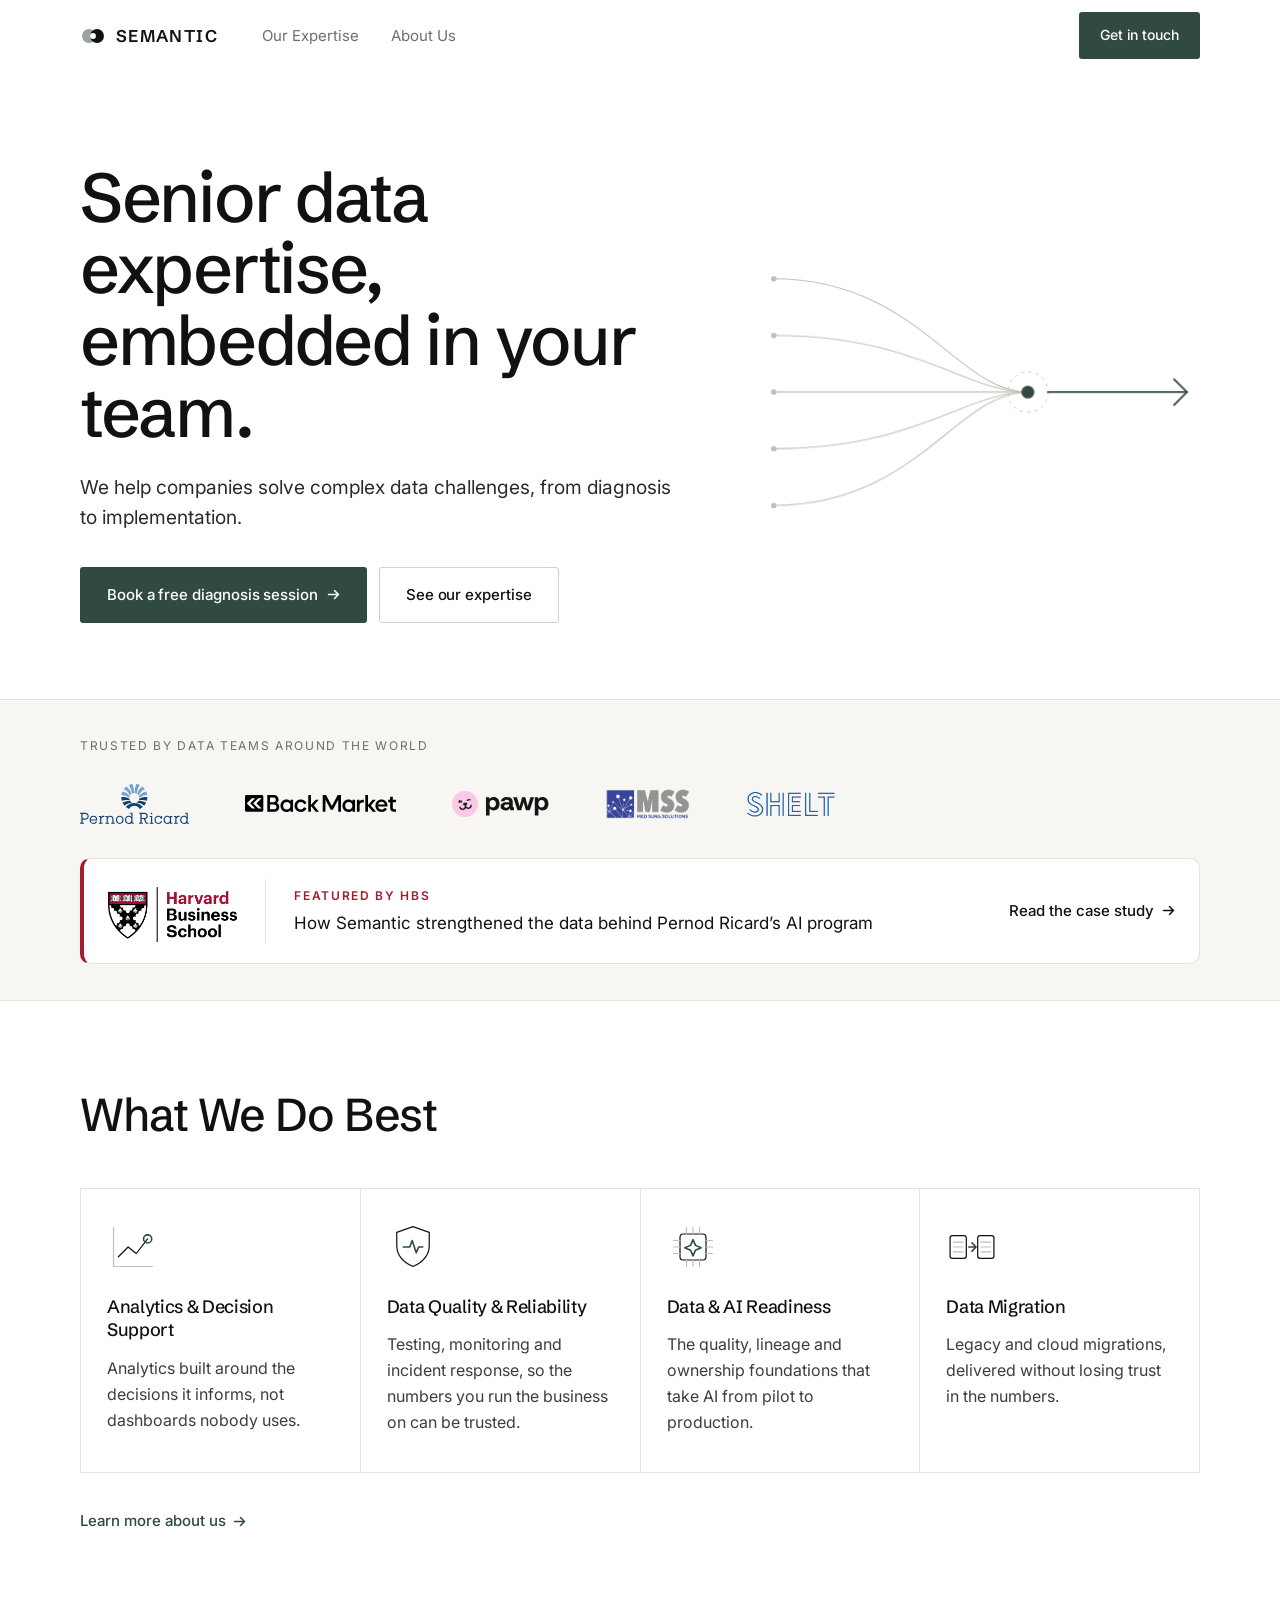
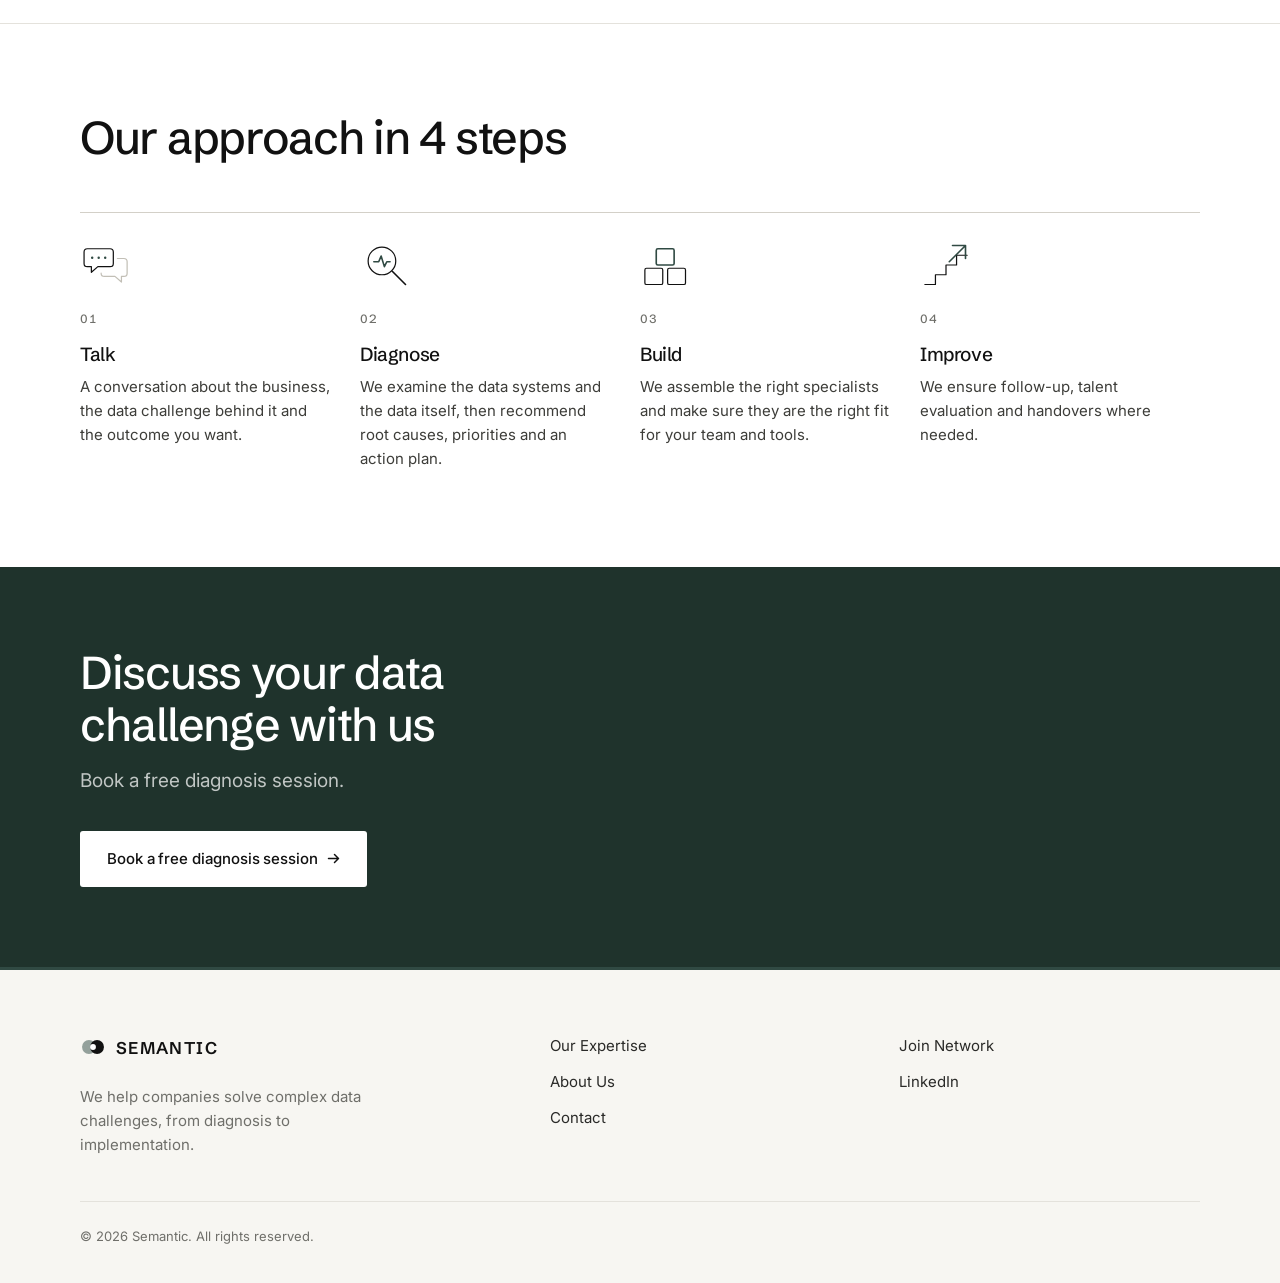
==== index.html @ 8e597cb6 "Use the HBS logo in the home banner and on the case study page Co-Authored-By: Claude Sonnet 5.5 <no" ====
<!DOCTYPE html>
<html lang="en">
<head>
  <meta charset="UTF-8">
  <meta name="viewport" content="width=device-width, initial-scale=1.0">
  <meta name="theme-color" content="#111111">

  <title>Senior Data Expertise | Semantic</title>
  <meta name="description" content="We help companies solve complex data challenges, from diagnosis to implementation.">
  <link rel="canonical" href="https://www.workwithsemantic.com/">

  <meta property="og:type" content="website">
  <meta property="og:site_name" content="Semantic">
  <meta property="og:locale" content="en_US">
  <meta property="og:url" content="https://www.workwithsemantic.com/">
  <meta property="og:title" content="Senior data expertise, embedded in your team | Semantic">
  <meta property="og:description" content="We help companies solve complex data challenges, from diagnosis to implementation.">
  <meta property="og:image" content="https://www.workwithsemantic.com/og-image.png">
  <meta property="og:image:width" content="1200">
  <meta property="og:image:height" content="630">
  <meta property="og:image:alt" content="Semantic: senior data expertise, embedded in your team. Book a free diagnosis session.">
  <meta name="twitter:card" content="summary_large_image">
  <meta name="twitter:title" content="Senior data expertise, embedded in your team | Semantic">
  <meta name="twitter:description" content="We help companies solve complex data challenges, from diagnosis to implementation.">
  <meta name="twitter:image" content="https://www.workwithsemantic.com/og-image.png">

  <link rel="icon" href="/favicon.svg" type="image/svg+xml">
  <link rel="apple-touch-icon" href="/favicon.svg">

  <link rel="preconnect" href="https://fonts.googleapis.com">
  <link rel="preconnect" href="https://fonts.gstatic.com" crossorigin>
  <link href="https://fonts.googleapis.com/css2?family=Schibsted+Grotesk:wght@400;500;600&family=Inter:wght@400;500;600&display=swap" rel="stylesheet">
  <link rel="stylesheet" href="/style.css?v=5e6d8768">
  <script type="application/ld+json">
{
  "@context": "https://schema.org",
  "@graph": [
    {
      "@context": "https://schema.org",
      "@type": "Organization",
      "@id": "https://www.workwithsemantic.com/#organization",
      "name": "Semantic",
      "url": "https://www.workwithsemantic.com/",
      "logo": "https://www.workwithsemantic.com/favicon.svg",
      "slogan": "Senior data expertise, embedded in your team.",
      "description": "Semantic is a boutique data consultancy that helps companies solve complex data challenges, from diagnosis to implementation.",
      "founder": {
        "@type": "Person",
        "name": "Pierre Sarkis",
        "jobTitle": "Founder and Principal",
        "alumniOf": {
          "@type": "CollegeOrUniversity",
          "name": "HEC Paris"
        },
        "sameAs": "https://www.linkedin.com/company/semantic-data-consulting/"
      },
      "areaServed": [
        {
          "@type": "Place",
          "name": "Europe"
        },
        {
          "@type": "Place",
          "name": "United States"
        },
        {
          "@type": "Place",
          "name": "Middle East"
        }
      ],
      "knowsAbout": [
        "Data Quality",
        "Data Reliability",
        "Data Management",
        "Data Governance",
        "Data Migration",
        "Analytics",
        "Decision Support",
        "Data Engineering",
        "AI Readiness",
        "Business Intelligence",
        "Master Data Management"
      ]
    },
    {
      "@type": "WebSite",
      "@id": "https://www.workwithsemantic.com/#website",
      "url": "https://www.workwithsemantic.com/",
      "name": "Semantic",
      "publisher": {
        "@id": "https://www.workwithsemantic.com/#organization"
      },
      "inLanguage": "en"
    },
    {
      "@type": "WebPage",
      "@id": "https://www.workwithsemantic.com/#webpage",
      "url": "https://www.workwithsemantic.com/",
      "name": "Senior Data Expertise | Semantic",
      "description": "We help companies solve complex data challenges, from diagnosis to implementation.",
      "isPartOf": {
        "@id": "https://www.workwithsemantic.com/#website"
      },
      "about": {
        "@id": "https://www.workwithsemantic.com/#organization"
      },
      "inLanguage": "en"
    },
    {
      "@type": "Service",
      "serviceType": "Data consulting",
      "provider": {
        "@id": "https://www.workwithsemantic.com/#organization"
      },
      "name": "Enterprise data consulting",
      "description": "Senior data expertise embedded in your team, from diagnosis through implementation.",
      "hasOfferCatalog": {
        "@type": "OfferCatalog",
        "name": "What we do",
        "itemListElement": [
          {
            "@type": "Offer",
            "itemOffered": {
              "@type": "Service",
              "name": "Data Quality & Reliability"
            }
          },
          {
            "@type": "Offer",
            "itemOffered": {
              "@type": "Service",
              "name": "Data & AI Readiness"
            }
          },
          {
            "@type": "Offer",
            "itemOffered": {
              "@type": "Service",
              "name": "Data Migration"
            }
          },
          {
            "@type": "Offer",
            "itemOffered": {
              "@type": "Service",
              "name": "Analytics & Decision Support"
            }
          }
        ]
      }
    }
  ]
}
  </script>
</head>
<body>

<a class="skip-link" href="#main">Skip to content</a>

<nav class="nav" aria-label="Main">
  <div class="container nav-inner">
    <a class="nav-brand" href="/" aria-label="Semantic home"><svg width="26" height="26" viewBox="0 0 32 32" fill="none" aria-hidden="true"><circle cx="11" cy="16" r="8.5" fill="#304A43" opacity="0.5"/><circle cx="21" cy="16" r="8.5" fill="#111111"/><circle cx="16" cy="16" r="3.6" fill="#FFFFFF"/></svg>Semantic</a>

    <ul class="nav-links">
      <li><a class="nav-link" href="/what-we-do/">Our Expertise</a></li>
      <li><a class="nav-link" href="/about/">About Us</a></li>
    </ul>

    <div class="nav-spacer"></div>

    <a class="btn btn--primary nav-cta" href="/contact/">Get in touch</a>

    <button class="nav-toggle" id="navToggle" type="button" aria-label="Open navigation"
            aria-expanded="false" aria-controls="mobileMenu">
      <svg width="20" height="14" viewBox="0 0 20 14" fill="none" aria-hidden="true">
        <path d="M0 1h20M0 7h20M0 13h20" stroke="currentColor" stroke-width="1.5"/>
      </svg>
    </button>
  </div>
</nav>

<div class="mobile-menu" id="mobileMenu">
  <a href="/what-we-do/">Our Expertise</a>
  <a href="/about/">About Us</a>
  <a class="btn btn--primary" href="/contact/">Get in touch</a>
</div>

<main id="main">

  <!-- HERO -->
  <section class="hero">
    <div class="container with-plate">
      <div>
        <h1 class="display">Senior data expertise, embedded in your team.</h1>
        <div class="hero-body">
          <p class="lede">We help companies solve complex data challenges, from
            diagnosis to implementation.</p>
          <div class="actions">
            <a class="btn btn--primary" href="/contact/">Book a free diagnosis session <svg width="13" height="13" viewBox="0 0 13 13" fill="none" aria-hidden="true"><path d="M1.5 6.5h10M7.5 2.5l4 4-4 4" stroke="currentColor" stroke-width="1.5" stroke-linecap="round" stroke-linejoin="round"/></svg></a>
            <a class="btn btn--ghost" href="/what-we-do/">See our expertise</a>
          </div>
        </div>
      </div>
      <div class="plate-slot"><svg class="plate" viewBox="0 0 480 300" fill="none" role="img"
     aria-label="Several lines drawn together into a single point and leaving as one">
  <g stroke="#C2BFB6" stroke-width="1.2" stroke-linecap="round">
    <path class="conv-draw" pathLength="1" style="--d:0s" d="M14 26C170 26 214 150 292 150"/>
    <path class="conv-draw" pathLength="1" style="--d:.12s" d="M14 88C170 88 224 150 292 150"/>
    <path class="conv-draw" pathLength="1" style="--d:.24s" d="M14 150h278"/>
    <path class="conv-draw" pathLength="1" style="--d:.36s" d="M14 212C170 212 224 150 292 150"/>
    <path class="conv-draw" pathLength="1" style="--d:.48s" d="M14 274C170 274 214 150 292 150"/>
  </g>

  <g fill="#C2BFB6" class="conv-fade" style="--d:.1s">
    <circle cx="14" cy="26" r="3"/>
    <circle cx="14" cy="88" r="3"/>
    <circle cx="14" cy="150" r="3"/>
    <circle cx="14" cy="212" r="3"/>
    <circle cx="14" cy="274" r="3"/>
  </g>

  <!-- the point where it is reconciled -->
  <circle class="conv-fade" style="--d:1s" cx="292" cy="150" r="22" stroke="#C2BFB6" stroke-width="1" stroke-dasharray="3 5"/>
  <circle class="conv-fade" style="--d:.9s" cx="292" cy="150" r="7" fill="#304A43"/>

  <!-- one answer out -->
  <path class="conv-draw" pathLength="1" style="--d:1.1s" d="M314 150h152" stroke="#304A43" stroke-width="2" stroke-linecap="round"/>
  <path class="conv-fade" style="--d:2s" d="M452 136l14 14-14 14" stroke="#304A43" stroke-width="2"
        stroke-linecap="round" stroke-linejoin="round"/>

  <!-- data flowing in, one dot per line, then one answer out -->
  <g class="flow-dots" fill="#304A43">
    <circle r="2.8" opacity="0"><animateMotion dur="3.4s" begin="2.2s" repeatCount="indefinite" path="M14 26C170 26 214 150 292 150"/><animate attributeName="opacity" values="0;1;1;0" keyTimes="0;.12;.85;1" dur="3.4s" begin="2.2s" repeatCount="indefinite"/></circle>
    <circle r="2.8" opacity="0"><animateMotion dur="3.4s" begin="2.8s" repeatCount="indefinite" path="M14 88C170 88 224 150 292 150"/><animate attributeName="opacity" values="0;1;1;0" keyTimes="0;.12;.85;1" dur="3.4s" begin="2.8s" repeatCount="indefinite"/></circle>
    <circle r="2.8" opacity="0"><animateMotion dur="3.4s" begin="3.4s" repeatCount="indefinite" path="M14 150h278"/><animate attributeName="opacity" values="0;1;1;0" keyTimes="0;.12;.85;1" dur="3.4s" begin="3.4s" repeatCount="indefinite"/></circle>
    <circle r="2.8" opacity="0"><animateMotion dur="3.4s" begin="4s" repeatCount="indefinite" path="M14 212C170 212 224 150 292 150"/><animate attributeName="opacity" values="0;1;1;0" keyTimes="0;.12;.85;1" dur="3.4s" begin="4s" repeatCount="indefinite"/></circle>
    <circle r="2.8" opacity="0"><animateMotion dur="3.4s" begin="4.6s" repeatCount="indefinite" path="M14 274C170 274 214 150 292 150"/><animate attributeName="opacity" values="0;1;1;0" keyTimes="0;.12;.85;1" dur="3.4s" begin="4.6s" repeatCount="indefinite"/></circle>
    <circle r="3.2" opacity="0"><animateMotion dur="2.4s" begin="3.6s" repeatCount="indefinite" path="M314 150h140"/><animate attributeName="opacity" values="0;1;1;0" keyTimes="0;.15;.8;1" dur="2.4s" begin="3.6s" repeatCount="indefinite"/></circle>
  </g>
</svg></div>
    </div>
  </section>

  <section class="clients" aria-labelledby="clients-h">
    <div class="container">
      <p class="clients-label" id="clients-h">Trusted by data teams around the world</p>
      <ul class="client-logos">
        <!-- Optically balanced, not mathematically. See logos/README.md. -->
        <li><img class="client-logo client-logo--tall" src="/logos/pernod-ricard.svg" alt="Pernod Ricard" width="1024" height="377" loading="lazy" decoding="async"></li>
        <li><img class="client-logo client-logo--wide" src="/logos/back-market.svg" alt="Back Market" width="1500" height="169" loading="lazy" decoding="async"></li>
        <li><img class="client-logo" src="/logos/pawp.svg" alt="Pawp" width="112" height="30" loading="lazy" decoding="async"></li>
        <li><img class="client-logo client-logo--dense" src="/logos/med-surg-solutions.png" alt="Med Surg Solutions" width="1804" height="670" loading="lazy" decoding="async"></li>
        <li><img class="client-logo client-logo--light" src="/logos/shelt.png" alt="Shelt" width="1291" height="380" loading="lazy" decoding="async"></li>
      </ul>
      <a class="feature-banner" href="/work/pernod-ricard/">
        <img class="feature-banner-logo" src="/logos/HBS-styleguide-primary-logo-3.png" alt="Harvard Business School" width="2000" height="990" loading="lazy" decoding="async">
        <span class="feature-banner-body">
          <span class="feature-banner-tag">Featured by HBS</span>
          <span class="feature-banner-text">How Semantic strengthened the data behind Pernod Ricard&rsquo;s AI program</span>
        </span>
        <span class="feature-banner-cta">Read the case study <svg width="13" height="13" viewBox="0 0 13 13" fill="none" aria-hidden="true"><path d="M1.5 6.5h10M7.5 2.5l4 4-4 4" stroke="currentColor" stroke-width="1.5" stroke-linecap="round" stroke-linejoin="round"/></svg></span>
      </a>
    </div>
  </section>

  <!-- WHAT WE DO -->
  <section class="section" aria-labelledby="wwd-h">
    <div class="container">
      <div class="section-head">
        <h2 class="h-xl" id="wwd-h">What We Do Best</h2>
      </div>

      <div class="grid grid--4">
        <div class="cell">
          <svg class="icon-plate" viewBox="0 0 64 64" fill="none" role="img" aria-label="A line chart ending in a decision point"
     stroke-width="1.5" stroke-linecap="round" stroke-linejoin="round">
  <path d="M8 8v48h48" stroke="#C2BFB6"/>
  <path d="M14 44l12-12 10 8 14-18" stroke="#111111"/>
  <circle cx="50" cy="22" r="5" stroke="#304A43" stroke-width="2"/></svg>
          <h3 class="h-md">Analytics &amp; Decision Support</h3>
          <p class="body">Analytics built around the decisions it informs, not dashboards nobody uses.</p>
        </div>
        <div class="cell">
          <svg class="icon-plate" viewBox="0 0 64 64" fill="none" role="img" aria-label="A shield with a pulse line through it"
     stroke-width="1.5" stroke-linecap="round" stroke-linejoin="round">
  <path d="M32 7l20 7v16c0 13-9 21-20 26C21 51 12 43 12 30V14z" stroke="#111111"/>
  <path d="M20 32h8l3-8 5 15 3-7h5" stroke="#304A43" stroke-width="2"/></svg>
          <h3 class="h-md">Data Quality &amp; Reliability</h3>
          <p class="body">Testing, monitoring and incident response, so the numbers you run the business on can be trusted.</p>
        </div>
        <div class="cell">
          <svg class="icon-plate" viewBox="0 0 64 64" fill="none" role="img" aria-label="A chip with an AI spark at its centre"
     stroke-width="1.5" stroke-linecap="round" stroke-linejoin="round">
  <rect x="16" y="16" width="32" height="32" rx="4" stroke="#111111"/>
  <path d="M24 8v8M32 8v8M40 8v8M24 48v8M32 48v8M40 48v8M8 24h8M8 32h8M8 40h8M48 24h8M48 32h8M48 40h8" stroke="#C2BFB6"/>
  <path d="M32 23l3 7 7 3-7 3-3 7-3-7-7-3 7-3z" stroke="#304A43" stroke-width="2"/></svg>
          <h3 class="h-md">Data &amp; AI Readiness</h3>
          <p class="body">The quality, lineage and ownership foundations that take AI from pilot to production.</p>
        </div>
        <div class="cell">
          <svg class="icon-plate" viewBox="0 0 64 64" fill="none" role="img" aria-label="Data moving from one system to another"
     stroke-width="1.5" stroke-linecap="round" stroke-linejoin="round">
  <rect x="5" y="18" width="20" height="28" rx="3" stroke="#111111"/>
  <path d="M9 26h12M9 32h12M9 38h12" stroke="#C2BFB6"/>
  <rect x="39" y="18" width="20" height="28" rx="3" stroke="#111111"/>
  <path d="M43 26h12M43 32h12M43 38h12" stroke="#C2BFB6"/>
  <path d="M28 32h8M32 27l5 5-5 5" stroke="#304A43" stroke-width="2"/></svg>
          <h3 class="h-md">Data Migration</h3>
          <p class="body">Legacy and cloud migrations, delivered without losing trust in the numbers.</p>
        </div>
      </div>

      <a class="link" href="/about/" style="margin-top:36px;">Learn more about us <svg width="13" height="13" viewBox="0 0 13 13" fill="none" aria-hidden="true"><path d="M1.5 6.5h10M7.5 2.5l4 4-4 4" stroke="currentColor" stroke-width="1.5" stroke-linecap="round" stroke-linejoin="round"/></svg></a>
    </div>
  </section>

  <!-- HOW WE WORK -->
  <section class="section section--ruled" aria-labelledby="how-h">
    <div class="container">
      <div class="section-head">
        <h2 class="h-xl" id="how-h">Our approach in 4 steps</h2>
      </div>
      <div class="steps">
        <div class="step">
          <svg class="icon-plate" viewBox="0 0 64 64" fill="none" role="img" aria-label="Two speech bubbles"
     stroke-width="1.5" stroke-linecap="round" stroke-linejoin="round">
  <path d="M9 12h28a4 4 0 0 1 4 4v14a4 4 0 0 1-4 4H22l-8 7v-7H9a4 4 0 0 1-4-4V16a4 4 0 0 1 4-4z" stroke="#111111"/>
  <path d="M46 24h8a4 4 0 0 1 4 4v14a4 4 0 0 1-4 4h-3v7l-8-7H30a4 4 0 0 1-4-4" stroke="#C2BFB6"/>
  <path d="M15 23h.01M23 23h.01M31 23h.01" stroke="#304A43" stroke-width="3"/></svg>
          <div class="step-num">01</div>
          <h3>Talk</h3>
          <p class="body">A conversation about the business, the data challenge behind it and the outcome you want.</p>
        </div>
        <div class="step">
          <svg class="icon-plate" viewBox="0 0 64 64" fill="none" role="img" aria-label="A magnifying glass over a pulse line"
     stroke-width="1.5" stroke-linecap="round" stroke-linejoin="round">
  <circle cx="27" cy="27" r="17" stroke="#111111"/>
  <path d="M40 40l16 16" stroke="#111111" stroke-width="2"/>
  <path d="M17 28h6l3-7 4 13 3-6h4" stroke="#304A43" stroke-width="2"/></svg>
          <div class="step-num">02</div>
          <h3>Diagnose</h3>
          <p class="body">We examine the data systems and the data itself, then recommend root causes, priorities and an action plan.</p>
        </div>
        <div class="step">
          <svg class="icon-plate" viewBox="0 0 64 64" fill="none" role="img" aria-label="Stacked building blocks"
     stroke-width="1.5" stroke-linecap="round" stroke-linejoin="round">
  <rect x="6" y="36" width="22" height="20" rx="2" stroke="#111111"/>
  <rect x="34" y="36" width="22" height="20" rx="2" stroke="#111111"/>
  <rect x="20" y="12" width="22" height="20" rx="2" stroke="#304A43" stroke-width="2"/></svg>
          <div class="step-num">03</div>
          <h3>Build</h3>
          <p class="body">We assemble the right specialists and make sure they are the right fit for your team and tools.</p>
        </div>
        <div class="step">
          <svg class="icon-plate" viewBox="0 0 64 64" fill="none" role="img" aria-label="Rising steps with an upward arrow"
     stroke-width="1.5" stroke-linecap="round" stroke-linejoin="round">
  <path d="M6 56h13V44h13V32h13V20h13" stroke="#111111"/>
  <path d="M40 8h16v16M56 8L36 28" stroke="#304A43" stroke-width="2"/></svg>
          <div class="step-num">04</div>
          <h3>Improve</h3>
          <p class="body">We ensure follow-up, talent evaluation and handovers where needed.</p>
        </div>
      </div>
    </div>
  </section>

  <section class="cta-band">
    <div class="container">
      <h2>Discuss your data challenge with us</h2>
      <p>Book a free diagnosis session.</p>
      <div class="actions">
        <a class="btn btn--light" href="/contact/">Book a free diagnosis session <svg width="13" height="13" viewBox="0 0 13 13" fill="none" aria-hidden="true"><path d="M1.5 6.5h10M7.5 2.5l4 4-4 4" stroke="currentColor" stroke-width="1.5" stroke-linecap="round" stroke-linejoin="round"/></svg></a>
      </div>
    </div>
  </section>

</main>

<footer class="footer">
  <div class="container">
    <div class="footer-top">
      <div>
        <a class="footer-brand" href="/" aria-label="Semantic home"><svg width="26" height="26" viewBox="0 0 32 32" fill="none" aria-hidden="true"><circle cx="11" cy="16" r="8.5" fill="#304A43" opacity="0.5"/><circle cx="21" cy="16" r="8.5" fill="#111111"/><circle cx="16" cy="16" r="3.6" fill="#FFFFFF"/></svg>Semantic</a>
        <p class="footer-tag">We help companies solve complex data challenges, from
          diagnosis to implementation.</p>
      </div>
      <div class="footer-col">
        <ul>
          <li><a href="/what-we-do/">Our Expertise</a></li>
          <li><a href="/about/">About Us</a></li>
          <li><a href="/contact/">Contact</a></li>
        </ul>
      </div>
      <div class="footer-col">
        <ul>
          <li><a href="/join-network/">Join Network</a></li>
          <li><a href="https://www.linkedin.com/company/semantic-data-consulting/" rel="noopener">LinkedIn</a></li>
        </ul>
      </div>
    </div>
    <div class="footer-bottom">
      <span>&copy; 2026 Semantic. All rights reserved.</span>
    </div>
  </div>
</footer>

<script src="/main.js?v=3c5e2ac1" defer></script>
</body>
</html>
---- style.css ----
/* ==========================================================================
   Semantic, workwithsemantic.com

   One stylesheet for the whole site. Design tokens live in :root; everything
   below is grouped by the component it styles, in roughly the order a page
   uses them. Responsive rules sit at the bottom in a small number of
   breakpoints rather than beside each component, so the mobile layout can be
   read in one place.
   ========================================================================== */

*, *::before, *::after { box-sizing: border-box; margin: 0; padding: 0; }

:root {
  /* Palette. Near-black on warm off-white, with one muted green used only for
     emphasis: links, hover states, the odd rule. Nothing else is coloured. */
  --ink:      #111111;
  --ink-soft: #2A2A28;
  /* Running copy. Softer than ink, but not the label grey. */
  --body:     #3D3D39;
  --muted:    #6F6F6A;
  --line:     #E4E2DC;
  --line-strong: #D3D0C8;
  --paper:    #F7F6F2;
  --white:    #FFFFFF;

  /* Brand green. --accent carries links and primary buttons, --accent-strong
     is its hover, --forest is the ground for dark bands (warmer and more
     branded than black), --mint is a soft tint for alternating sections. */
  --accent:        #304A43;
  --accent-strong: #3E6157;
  --forest:        #1F332C;
  --forest-line:   rgba(255,255,255,0.16);
  --mint:          #EDF2EE;
  --mint-line:     #DAE4DC;

  --font-display: 'Schibsted Grotesk', 'Helvetica Neue', Helvetica, Arial, sans-serif;
  --font-body:    'Inter', 'Helvetica Neue', Helvetica, Arial, sans-serif;

  --nav-h: 72px;
  --gutter: 40px;
  --maxw: 1200px;
  /* Deliberately small. Corners are a detail here, not a style. */
  --r: 3px;
  --section-y: 88px;
}

html { scroll-behavior: smooth; }

body {
  font-family: var(--font-body);
  background: var(--white);
  color: var(--ink);
  font-size: 17px;
  line-height: 1.6;
  -webkit-font-smoothing: antialiased;
  -moz-osx-font-smoothing: grayscale;
  overflow-x: hidden;
}

@media (prefers-reduced-motion: reduce) {
  html { scroll-behavior: auto; }
  *, *::before, *::after {
    animation-duration: 0.01ms !important;
    animation-iteration-count: 1 !important;
    transition-duration: 0.01ms !important;
  }
}

img { max-width: 100%; height: auto; display: block; }

::selection { background: var(--accent); color: var(--white); }

/* ── ACCESSIBILITY ───────────────────────────────────────────────────────── */

.skip-link {
  position: absolute;
  left: -9999px;
  top: 0;
  z-index: 2000;
  background: var(--ink);
  color: var(--white);
  padding: 12px 20px;
  font-size: 14px;
  text-decoration: none;
}
.skip-link:focus { left: 12px; top: 12px; }

:focus-visible {
  outline: 2px solid var(--accent);
  outline-offset: 3px;
}

.visually-hidden {
  position: absolute;
  width: 1px; height: 1px;
  padding: 0; margin: -1px;
  overflow: hidden;
  clip: rect(0 0 0 0);
  white-space: nowrap;
  border: 0;
}

/* ── LAYOUT ──────────────────────────────────────────────────────────────── */

.container {
  width: 100%;
  max-width: var(--maxw);
  margin: 0 auto;
  padding: 0 var(--gutter);
}

/* Narrower measure for running text: articles and single-column intros. Every
   block on an article page uses it, so the piece keeps one measure throughout. */
.container--narrow { max-width: 800px; }

.section { padding: var(--section-y) 0; }
.section--tight { padding: 88px 0; }
/* For a section directly under a hero, which has already opened the page. */
.section--flush { padding-top: 0; }
.section--paper { background: var(--paper); }
.section--ink { background: var(--forest); color: var(--white); }
.section--mint { background: var(--mint); }
.section--ruled { border-top: 1px solid var(--line); }

.stack > * + * { margin-top: 20px; }

/* ── TYPE ────────────────────────────────────────────────────────────────── */

h1, h2, h3, h4 {
  font-family: var(--font-display);
  font-weight: 500;
  letter-spacing: -0.02em;
  line-height: 1.12;
  color: inherit;
}

.display {
  font-size: clamp(38px, 5.4vw, 72px);
  line-height: 1.04;
  letter-spacing: -0.033em;
  font-weight: 500;
  max-width: 19ch;
}

.h-xl { font-size: clamp(32px, 4vw, 46px); letter-spacing: -0.028em; }
.h-lg { font-size: clamp(26px, 2.6vw, 34px); letter-spacing: -0.024em; line-height: 1.2; }
.h-md { font-size: 21px; letter-spacing: -0.018em; line-height: 1.3; }

.eyebrow {
  font-family: var(--font-body);
  font-size: 12px;
  font-weight: 500;
  letter-spacing: 0.14em;
  text-transform: uppercase;
  color: var(--muted);
  margin-bottom: 20px;
}
.section--ink .eyebrow { color: rgba(255,255,255,0.55); }

.lede {
  font-size: clamp(18px, 1.5vw, 21px);
  line-height: 1.55;
  color: var(--ink-soft);
  max-width: 58ch;
  font-weight: 400;
}
.section--ink .lede { color: rgba(255,255,255,0.78); }

.body { color: var(--body); font-size: 17px; line-height: 1.62; max-width: 62ch; }
.body--tight { font-size: 16px; }
.section--ink .body { color: rgba(255,255,255,0.66); }

a { color: inherit; }

.link {
  display: inline-flex;
  align-items: center;
  gap: 7px;
  font-size: 15px;
  font-weight: 500;
  color: var(--accent);
  text-decoration: none;
  border-bottom: 1px solid transparent;
  padding-bottom: 1px;
  transition: border-color 0.18s ease, gap 0.18s ease;
}
.link:hover { border-bottom-color: var(--accent); gap: 11px; }
.link svg { transition: transform 0.18s ease; }
.section--ink .link { color: #A8C9BC; }
.section--ink .link:hover { border-bottom-color: #A8C9BC; }

/* Section headers: an eyebrow, a heading, and optionally a paragraph. */
.section-head { max-width: 680px; margin-bottom: 48px; }

/* Eyebrow and heading on the left, the intro paragraph beside them, so a
   section opener fills its width instead of leaving half the row blank. */
.section-head--wide {
  max-width: none;
  display: grid;
  grid-template-columns: minmax(0, 1fr) minmax(0, 1fr);
  gap: 64px;
  align-items: end;
}
.section-head--wide .body { margin-top: 0; padding-bottom: 4px; }
.section-head .body { margin-top: 20px; }

/* ── BUTTONS ─────────────────────────────────────────────────────────────── */

.btn {
  display: inline-flex;
  align-items: center;
  justify-content: center;
  gap: 9px;
  font-family: var(--font-body);
  font-size: 15px;
  font-weight: 500;
  letter-spacing: -0.005em;
  padding: 15px 26px;
  border-radius: var(--r);
  border: 1px solid transparent;
  cursor: pointer;
  text-decoration: none;
  white-space: nowrap;
  transition: background 0.18s ease, color 0.18s ease, border-color 0.18s ease;
}

.btn--primary { background: var(--accent); color: var(--white); }
.btn--primary:hover { background: var(--accent-strong); }

.btn--ghost { background: transparent; color: var(--ink); border-color: var(--line-strong); }
.btn--ghost:hover { border-color: var(--ink); background: var(--white); }

.btn--light { background: var(--white); color: var(--ink); }
.btn--light:hover { background: var(--paper); }

.btn[disabled] { opacity: 0.55; cursor: default; }

.actions { display: flex; flex-wrap: wrap; gap: 12px; margin-top: 34px; }

/* ── NAVBAR ──────────────────────────────────────────────────────────────── */

.nav {
  position: sticky;
  top: 0;
  z-index: 1000;
  height: var(--nav-h);
  background: var(--white);
  border-bottom: 1px solid transparent;
  transition: border-color 0.2s ease, box-shadow 0.2s ease;
}
/* main.js sets this once the page has scrolled, so the bar only separates
   itself from the page when there is content behind it. */
.nav.is-scrolled { border-bottom-color: var(--line); }

.nav-inner {
  height: 100%;
  display: flex;
  align-items: center;
  gap: 44px;
}

.nav-brand {
  display: inline-flex;
  align-items: center;
  gap: 10px;
  text-decoration: none;
  color: var(--ink);
  font-family: var(--font-display);
  font-size: 17px;
  font-weight: 600;
  letter-spacing: 0.08em;
  text-transform: uppercase;
  flex-shrink: 0;
}
.nav-brand svg { flex-shrink: 0; }

.nav-links { display: flex; align-items: center; gap: 32px; list-style: none; }

.nav-link {
  font-size: 15px;
  font-weight: 400;
  color: var(--muted);
  text-decoration: none;
  padding: 6px 0;
  border-bottom: 1px solid transparent;
  transition: color 0.16s ease, border-color 0.16s ease;
}
.nav-link:hover { color: var(--ink); }
.nav-link[aria-current="page"] { color: var(--ink); border-bottom-color: var(--ink); }

/* Pushes the CTA to the far right while the links stay beside the wordmark. */
.nav-spacer { flex: 1; }

.nav-cta { padding: 11px 20px; font-size: 14px; }

.nav-toggle {
  display: none;
  background: none;
  border: 1px solid var(--line);
  border-radius: var(--r);
  width: 44px; height: 44px;
  align-items: center;
  justify-content: center;
  cursor: pointer;
  color: var(--ink);
}

.mobile-menu {
  display: none;
  position: fixed;
  top: var(--nav-h);
  left: 0; right: 0;
  background: var(--white);
  border-bottom: 1px solid var(--line);
  padding: 12px var(--gutter) 28px;
  z-index: 999;
}
.mobile-menu.is-open { display: block; }
.mobile-menu a {
  display: block;
  padding: 16px 0;
  font-family: var(--font-display);
  font-size: 20px;
  font-weight: 500;
  letter-spacing: -0.02em;
  text-decoration: none;
  color: var(--ink);
  border-bottom: 1px solid var(--line);
}
/* The generic menu-link rule above would otherwise win over the button's own
   colours (dark text on the dark green) and left-align its label. */
.mobile-menu a.btn {
  display: flex;
  width: 100%;
  margin-top: 24px;
  padding: 15px 26px;
  border-bottom: 0;
  font-family: var(--font-body);
  font-size: 15px;
  font-weight: 500;
  letter-spacing: -0.005em;
}
.mobile-menu a.btn--primary { color: var(--white); }
.mobile-menu a.btn--primary:hover { color: var(--white); }
/* Lifts the open menu off the page behind it. */
.mobile-menu { max-height: calc(100vh - var(--nav-h)); overflow-y: auto; box-shadow: 0 16px 32px rgba(17,17,17,0.10); }

/* ── HERO ────────────────────────────────────────────────────────────────── */

.hero { padding: clamp(56px, 7vw, 92px) 0 clamp(56px, 6vw, 80px); }
.hero .lede { margin-top: 24px; }

/* Lede and buttons under a full-width headline, held to a readable measure
   rather than running the whole width of the page. */
.hero-body { max-width: 62ch; }

/* Inner pages: a single column with a shorter measure. */
.hero--page { padding: clamp(28px, 3.4vw, 44px) 0 clamp(36px, 4vw, 52px); }
.hero--page .display { font-size: clamp(32px, 3.9vw, 52px); max-width: 16ch; }

/* Inner-page hero: headline left, intro beside it, so the right half is not
   blank and the first section still reaches the fold. */
.hero-cols {
  display: grid;
  grid-template-columns: minmax(0, 1fr) minmax(0, 0.85fr);
  gap: 64px;
  align-items: end;
}
.hero-cols .lede { margin-top: 0; padding-bottom: 6px; }

/* ── LINE PLATES ─────────────────────────────────────────────────────────── */
/* Section illustrations. Line work only, with no frame and no ground of their
   own: they sit directly on the section background so they read as drawing
   rather than as an embedded image or a UI card. */

.plate { width: 100%; height: auto; display: block; overflow: visible; }

/* A drawing beside a column of text. It is secondary to the copy, so it never
   takes the larger half, and it centres against the block. */
.with-plate {
  display: grid;
  grid-template-columns: minmax(0, 1fr) minmax(0, 0.72fr);
  gap: 72px;
  align-items: center;
}
.with-plate--lead { grid-template-columns: minmax(0, 0.72fr) minmax(0, 1fr); }
.with-plate--lead .plate-slot { order: -1; }

.plate-slot { min-width: 0; }

/* Hero illustration: the lines draw in, then dots flow toward the point. The dots are
   switched off for reduced motion. */
.plate .conv-draw {
  stroke-dasharray: 1;
  stroke-dashoffset: 0;
  animation: conv-draw 1.5s cubic-bezier(.3, .6, .3, 1) both;
  animation-delay: var(--d, 0s);
}
@keyframes conv-draw {
  0%   { stroke-dashoffset: 1; opacity: 0; }
  4%   { opacity: 1; }
  100% { stroke-dashoffset: 0; opacity: 1; }
}
.plate .conv-fade { animation: conv-fade 0.7s ease both; animation-delay: var(--d, 0s); }
@keyframes conv-fade { from { opacity: 0; } to { opacity: 1; } }
/* Our Expertise arch: it builds from the sides, then the keystone, carrying the
   mark, drops in last. Once, on load. */
.plate .ks-block { animation: ks-in 1.2s cubic-bezier(.2, .7, .3, 1) both; animation-delay: var(--d, 0s); }
.plate .ks-key { animation-name: ks-drop; animation-duration: 1.8s; }
@keyframes ks-in   { from { opacity: 0; transform: translateY(-16px); } to { opacity: 1; transform: none; } }
@keyframes ks-drop { 0% { opacity: 0; transform: translateY(-70px); } 55% { opacity: 1; transform: translateY(5px); } 100% { opacity: 1; transform: none; } }
@media (prefers-reduced-motion: reduce) {
  .plate .flow-dots { display: none; }
}

/* ── CLIENT STRIP ────────────────────────────────────────────────────────── */

.clients {
  padding: 36px 0;
  background: var(--paper);
  border-top: 1px solid var(--line);
  border-bottom: 1px solid var(--line);
}

.clients-label {
  font-size: 12px;
  letter-spacing: 0.14em;
  text-transform: uppercase;
  color: var(--muted);
  margin-bottom: 26px;
}

.client-logos {
  list-style: none;
  display: flex;
  align-items: center;
  flex-wrap: wrap;
  gap: 24px 56px;
}
/* A fixed row box per mark, so logos of different proportions share a baseline
   instead of floating at their own heights. */
.client-logos li {
  height: 44px;
  display: flex;
  align-items: center;
}

/* Sized by height so the marks share one optical scale; see logos/README.md.
   Full colour, always: these are the client's own marks and they are the most
   credible thing on the page. */
.client-logo {
  height: 26px;
  width: auto;
}

/* Stacked lockups look undersized at the shared height. */
.client-logo--tall { height: 40px; }
/* Solid dark lockups sit heavier than wordmarks at the shared weight. */
.client-logo--dense { height: 32px; }
/* Long wordmarks look oversized at it. */
.client-logo--wide { height: 17px; }

/* Link to the Pernod Ricard case study, under the logos. Harvard crimson is
   used sparingly (tag, left rule) so the banner stands out from the
   logo row without fighting the site's green. */
.feature-banner {
  display: flex;
  align-items: center;
  flex-wrap: wrap;
  gap: 14px 28px;
  margin-top: 32px;
  padding: 20px 24px;
  border: 1px solid var(--line);
  border-left: 4px solid #A51C30;
  border-radius: 10px;
  background: #fff;
  color: var(--ink);
  text-decoration: none;
  transition: border-color 0.15s, box-shadow 0.15s;
}
.feature-banner:hover { border-color: var(--ink); border-left-color: #A51C30; box-shadow: 0 2px 14px rgba(0,0,0,0.06); }
.feature-banner-logo {
  height: 64px;
  width: auto;
  padding-right: 28px;
  border-right: 1px solid var(--line);
  box-sizing: content-box;
}
.hbs-logo { display: block; height: 72px; width: auto; margin: 0 0 28px; }
.feature-banner-body { flex: 1 1 300px; display: flex; flex-direction: column; gap: 6px; }
.feature-banner-tag {
  font-size: 12px;
  letter-spacing: 0.14em;
  text-transform: uppercase;
  font-weight: 600;
  color: #A51C30;
}
.feature-banner-text { font-size: 17px; line-height: 1.45; }
.feature-banner-cta {
  display: inline-flex;
  align-items: center;
  gap: 8px;
  font-weight: 500;
  font-size: 15px;
}
@media (max-width: 640px) {
  .feature-banner-logo { padding-right: 0; border-right: 0; height: 56px; }
}

/* ── CAPABILITY LIST ─────────────────────────────────────────────────────── */
/* Rules rather than cards. Each item is a single column: the title sits
   directly above its own description, sharing one left edge with it.

   These were two columns, title left and body right. Because the row's height
   is set by the body, the title ended up alone at the top of a half-width
   column with several hundred pixels of nothing under it, which read as a
   layout fault rather than as whitespace. */

.capabilities { border-top: 1px solid var(--line); }

.capability {
  padding: 26px 0;
  border-bottom: 1px solid var(--line);
}

.capability-head {
  display: flex;
  align-items: baseline;
  gap: 14px;
  margin-bottom: 10px;
}

/* Short bodies side by side, so a list of four does not become a column of
   four near-empty rows. */
.capabilities--2up {
  display: grid;
  grid-template-columns: repeat(2, minmax(0, 1fr));
  column-gap: 56px;
  border-top: 0;
}
.capabilities--2up .capability { border-top: 1px solid var(--line); border-bottom: 0; }

.capability-head { display: flex; align-items: baseline; gap: 16px; }

.capability-index {
  font-family: var(--font-display);
  font-size: 12px;
  font-weight: 500;
  color: var(--muted);
  font-variant-numeric: tabular-nums;
  flex-shrink: 0;
  padding-top: 2px;
}
.capability h3 { font-size: 21px; letter-spacing: -0.022em; }
.capability .body { font-size: 16px; max-width: 58ch; }
.capability .link { margin-top: 16px; }

/* ── GRID CARDS ──────────────────────────────────────────────────────────── */

.grid { display: grid; gap: 1px; background: var(--line); border: 1px solid var(--line); }
.grid--3 { grid-template-columns: repeat(3, minmax(0, 1fr)); }
.grid--4 { grid-template-columns: repeat(4, minmax(0, 1fr)); }
.grid--4 .cell { padding: 32px 26px 36px; }
.grid--5 { grid-template-columns: repeat(5, minmax(0, 1fr)); }
.grid--5 .cell { padding: 30px 22px 34px; }
.grid--5 .cell h3, .grid--4 .cell h3 { font-size: 18px; }

/* The highlighted card in a row: Semantic against the other two models. */
.cell--accent { background: var(--forest) !important; color: #fff; }
.cell--accent h3 { color: #fff; }
.cell--accent .body { color: rgba(255,255,255,0.78); }

.cell { background: var(--white); padding: 40px 36px; }
.section--paper .cell { background: var(--paper); }
.section--mint .cell { background: var(--mint); }
.cell h3 { margin-bottom: 14px; }
.cell .body { font-size: 16px; }
.cell-meta { display: block; margin-top: 10px; font-size: 14px; color: var(--muted); }
.cell-meta::before { content: 'Typical tools: '; }

/* ── PROCESS STEPS ───────────────────────────────────────────────────────── */

.steps { display: grid; grid-template-columns: repeat(4, minmax(0, 1fr)); gap: 0; }

.step {
  padding: 26px 28px 8px 0;
  border-top: 1px solid var(--line-strong);
}
.section--ink .step { border-top-color: var(--forest-line); }

.step .icon-plate { margin-bottom: 18px; }

.step-num {
  font-family: var(--font-display);
  font-size: 12px;
  font-weight: 500;
  letter-spacing: 0.08em;
  color: var(--muted);
  margin-bottom: 16px;
  font-variant-numeric: tabular-nums;
}
.section--ink .step-num { color: rgba(255,255,255,0.5); }

.step h3 { font-size: 19px; margin-bottom: 10px; }
.step .body { font-size: 15px; line-height: 1.6; }

/* ── SPLIT SECTION ───────────────────────────────────────────────────────── */
/* Heading on the left, running content on the right. */

.split {
  display: grid;
  grid-template-columns: minmax(0, 0.8fr) minmax(0, 1.2fr);
  gap: 64px;
  align-items: start;
}
.split--even { grid-template-columns: repeat(2, minmax(0, 1fr)); gap: 72px; align-items: center; }
/* Two equal columns whose contents start at the top rather than centring. */
.split--start { align-items: start; }

/* Contact: the form (right) takes 60% of the row, the intro (left) the rest. Below the stacking
   breakpoint the form is full width. */
.split--contact { grid-template-columns: minmax(0, 1fr) 60%; gap: 56px; align-items: start; }

/* A numbered or ticked list of short statements. */
.points { list-style: none; }
.points li {
  padding: 15px 0;
  border-top: 1px solid var(--line);
  font-size: 16px;
  line-height: 1.6;
  color: var(--ink-soft);
  display: grid;
  grid-template-columns: 22px 1fr;
  gap: 16px;
}
.points li:last-child { border-bottom: 1px solid var(--line); }
.points--2up {
  display: grid;
  grid-template-columns: repeat(2, minmax(0, 1fr));
  column-gap: 56px;
}
.points--2up li:last-child { border-bottom: 0; }
.points--2up li:nth-last-child(-n+2) { border-bottom: 1px solid var(--line); }
.points li::before {
  content: "";
  width: 6px; height: 6px;
  border-radius: 50%;
  background: var(--accent);
  margin-top: 9px;
}
.section--ink .points li { border-top-color: var(--forest-line); color: rgba(255,255,255,0.82); }
.section--ink .points li:last-child { border-bottom-color: var(--forest-line); }
.section--ink .points li::before { background: #8FB5A6; }

/* ── TECHNOLOGY ──────────────────────────────────────────────────────────── */
/* Understated on purpose. The tools are evidence that we can execute, not the
   thing being sold, so they sit as quiet tags rather than a logo wall. */

.tech-list {
  list-style: none;
  display: flex;
  flex-wrap: wrap;
  gap: 10px;
}

.tech {
  display: inline-flex;
  align-items: center;
  gap: 9px;
  padding: 9px 15px;
  border: 1px solid var(--line);
  border-radius: var(--r);
  background: var(--white);
  font-size: 14px;
  color: var(--ink-soft);
  transition: border-color 0.18s ease;
}
.tech:hover { border-color: var(--line-strong); }
.tech-logo {
  height: 16px;
  width: auto;
  flex-shrink: 0;
}

/* ── AREAS (What We Do) ──────────────────────────────────────────────────── */
/* One row per area: icon and title on the left, a short description and its
   four deliverables on the right. */

.areas { border-top: 1px solid var(--line-strong); }
.area {
  display: grid;
  grid-template-columns: minmax(0, 0.8fr) minmax(0, 1.2fr);
  gap: 48px;
  padding: 44px 0;
  border-bottom: 1px solid var(--line-strong);
  scroll-margin-top: 88px;
}
.area-head { display: flex; align-items: flex-start; gap: 18px; }
.area-head .icon-plate { width: 44px; height: 44px; margin: 0; flex-shrink: 0; }
.area-head h3 { margin-top: 8px; }
.area-list {
  list-style: none;
  display: grid;
  grid-template-columns: repeat(2, minmax(0, 1fr));
  gap: 10px 28px;
  margin-top: 22px;
}
.area-list li {
  position: relative;
  padding-left: 16px;
  font-size: 15px;
  line-height: 1.5;
  color: var(--muted);
}
.area-list li::before {
  content: '';
  position: absolute;
  left: 0; top: 10px;
  width: 8px; height: 1px;
  background: var(--line-strong);
}
a.tag { text-decoration: none; transition: border-color 0.16s ease; }
a.tag:hover { border-color: var(--ink); }

@media (max-width: 900px) {
  .area { grid-template-columns: 1fr; gap: 20px; padding: 32px 0; }
  .area-list { grid-template-columns: 1fr; }
}

/* ── CAPABILITY SUB-LIST ─────────────────────────────────────────────────── */
/* What an area concretely involves. Plain rows rather than chips: five of these
   down one page, boxed, would read as clutter. */

.capability-list {
  list-style: none;
  display: grid;
  grid-template-columns: repeat(2, minmax(0, 1fr));
  gap: 9px 32px;
  margin-top: 20px;
}
.capability-list li {
  position: relative;
  padding-left: 17px;
  font-size: 15px;
  line-height: 1.45;
  color: var(--muted);
}
.capability-list li::before {
  content: "";
  position: absolute;
  left: 0; top: 10px;
  width: 9px; height: 1px;
  background: var(--line-strong);
}

/* ── PLAIN TAG LIST ──────────────────────────────────────────────────────── */

.tags { list-style: none; display: flex; flex-wrap: wrap; gap: 10px; }
.tag {
  padding: 8px 14px;
  border: 1px solid var(--line);
  border-radius: var(--r);
  font-size: 14px;
  color: var(--ink-soft);
  background: var(--white);
}
.section--paper .tag, .section--mint .tag { background: var(--white); }

/* Role tags streaming left to right. The list is rendered twice and the track
   slides by exactly one copy, so the loop is seamless. The copy is aria-hidden. */
.marquee {
  overflow: hidden;
  -webkit-mask-image: linear-gradient(90deg, transparent, #000 6%, #000 94%, transparent);
          mask-image: linear-gradient(90deg, transparent, #000 6%, #000 94%, transparent);
}
.marquee-track {
  display: flex;
  width: max-content;
  animation: marquee-ltr 45s linear infinite;
}
.marquee .tags, .marquee .tech-list { flex-wrap: nowrap; flex-shrink: 0; }
/* The gap after the last item of each copy lives on the item itself, so the
   seam between the two copies is the same 10px as every other gap in every
   browser, and each copy has exactly the same width (the loop moves by half). */
.marquee li:last-child { margin-right: 10px; }
.marquee .tag, .marquee .tech { white-space: nowrap; }

@keyframes marquee-ltr {
  from { transform: translateX(-50%); }
  to   { transform: translateX(0); }
}

/* No motion: show the roles as a normal wrapped list, once. */
@media (prefers-reduced-motion: reduce) {
  .marquee { -webkit-mask-image: none; mask-image: none; }
  .marquee-track { animation: none; width: auto; }
  .marquee .tags, .marquee .tech-list { flex-wrap: wrap; }
  .marquee li:last-child { margin-right: 0; }
  .marquee [aria-hidden="true"] { display: none; }
}

/* ── EDITORIAL / INSIGHTS ────────────────────────────────────────────────── */

.article-meta {
  display: flex;
  align-items: center;
  gap: 12px;
  font-size: 12px;
  letter-spacing: 0.1em;
  text-transform: uppercase;
  color: var(--muted);
}
.article-meta span + span::before { content: "· "; margin-right: 10px; }

.featured {
  display: grid;
  grid-template-columns: minmax(0, 1fr) minmax(0, 1fr);
  gap: 64px;
  align-items: center;
  padding: 48px 0 60px;
  border-top: 1px solid var(--ink);
  border-bottom: 1px solid var(--line);
}
.featured h2 { font-size: clamp(28px, 3.2vw, 42px); margin: 20px 0 20px; letter-spacing: -0.028em; }
.featured .body { font-size: 17px; }
.featured .link { margin-top: 28px; }

.article-list { list-style: none; }

.article-item {
  display: grid;
  grid-template-columns: minmax(0, 0.42fr) minmax(0, 1fr);
  gap: 48px;
  padding: 36px 0;
  border-bottom: 1px solid var(--line);
  transition: background 0.2s ease;
}
.article-item:hover { background: var(--paper); }
/* Inside the narrow measure there is no room for the meta column beside the
   text, so those items stack. */
.container--narrow .article-item { grid-template-columns: 1fr; gap: 14px; }
.article-item h3 { font-size: 24px; letter-spacing: -0.024em; margin-bottom: 14px; }
.article-item h3 a { text-decoration: none; }
.article-item h3 a:hover { color: var(--accent); }
.article-item .body { font-size: 16px; }

/* Article body: a single narrow column of running text. */
.prose { max-width: 68ch; }
.prose h2 {
  font-size: 26px;
  letter-spacing: -0.022em;
  margin: 52px 0 18px;
}
.prose p { margin-bottom: 22px; color: var(--ink-soft); line-height: 1.72; }
.prose ul { margin: 0 0 24px 0; padding-left: 0; list-style: none; }
.prose ul li {
  position: relative;
  padding-left: 22px;
  margin-bottom: 12px;
  color: var(--ink-soft);
  line-height: 1.68;
}
.prose ul li::before {
  content: "";
  position: absolute;
  left: 0; top: 12px;
  width: 6px; height: 1px;
  background: var(--accent);
}
.prose blockquote {
  margin: 36px 0;
  padding-left: 24px;
  border-left: 2px solid var(--accent);
  font-family: var(--font-display);
  font-size: 21px;
  line-height: 1.45;
  letter-spacing: -0.018em;
  color: var(--ink);
}
.prose strong { font-weight: 600; color: var(--ink); }

/* ── BREADCRUMB ──────────────────────────────────────────────────────────── */

.crumbs {
  display: flex;
  gap: 10px;
  font-size: 13px;
  color: var(--muted);
  margin-bottom: 28px;
}
.crumbs a { text-decoration: none; }
.crumbs a:hover { color: var(--ink); }

/* ── FOUNDER ─────────────────────────────────────────────────────────────── */

.founder {
  display: grid;
  grid-template-columns: 210px minmax(0, 1fr);
  gap: 64px;
  align-items: start;
}

.founder-photo {
  width: 100%;
  aspect-ratio: 1 / 1;
  object-fit: cover;
  border-radius: 50%;
  background: var(--paper);
}

/* Monogram stands in if the photograph ever goes missing; main.js swaps it. */
.founder-photo--fallback {
  display: flex;
  align-items: center;
  justify-content: center;
  font-family: var(--font-display);
  font-size: 56px;
  font-weight: 500;
  color: var(--muted);
  border: 1px solid var(--line);
}

.founder-role {
  font-size: 13px;
  letter-spacing: 0.12em;
  text-transform: uppercase;
  color: var(--muted);
  margin: 10px 0 24px;
}

/* ── CREDIBILITY BAND ────────────────────────────────────────────────────── */

.credibility {
  display: grid;
  grid-template-columns: 148px minmax(0, 1fr);
  gap: 40px;
  align-items: start;
}
.credibility-photo {
  width: 148px;
  height: 148px;
  object-fit: cover;
  object-position: center 22%;
  border-radius: var(--r);
  background: var(--line);
}

/* ── FACT ROW ────────────────────────────────────────────────────────────── */

.facts { display: grid; grid-template-columns: repeat(3, minmax(0, 1fr)); gap: 32px; }
.facts--pair { grid-template-columns: repeat(2, minmax(0, 1fr)); max-width: 420px; }
.fact { border-top: 1px solid var(--line-strong); padding-top: 16px; }
.fact dt {
  font-size: 12px;
  letter-spacing: 0.12em;
  text-transform: uppercase;
  color: var(--muted);
  margin-bottom: 10px;
}
.fact dd { font-family: var(--font-display); font-size: 17px; letter-spacing: -0.01em; line-height: 1.35; }

/* Credential marks: where the founder worked and studied. Both are sized by
   height rather than width so a glyph and a wordmark share one optical scale,
   and both sit on the same baseline as a plain text fact.

   .fact-word is the stand-in for an institution whose logo we do not hold a
   file for. Drop the SVG into logos/ and swap the <span> for an <img
   class="fact-mark">; nothing else needs to change. */
.cred-row {
  display: flex;
  align-items: center;
  gap: 48px;
  max-width: 420px;
  border-top: 1px solid var(--line-strong);
  padding-top: 18px;
}
.cred-row .fact-mark { margin-top: 0; }

.fact-mark {
  height: 30px;
  width: auto;
  display: block;
  margin-top: 2px;
}

/* Stacked lockups, taller so their second line stays readable. Same
   specificity as .fact-mark, so it has to sit after it. */
.fact-mark--tall { height: 42px; margin-top: 0; }

.fact-word {
  display: block;
  font-family: var(--font-display);
  font-size: 18px;
  font-weight: 600;
  letter-spacing: 0.07em;
  text-transform: uppercase;
  line-height: 28px;
  color: var(--ink);
}

/* ── NOTE PANEL ──────────────────────────────────────────────────────────── */

.note {
  border: 1px solid var(--mint-line);
  border-left: 3px solid var(--accent);
  border-radius: var(--r);
  background: var(--mint);
  padding: 30px 34px;
}
.section--mint .note { background: var(--white); border-color: var(--line); }
.note h3 { margin-bottom: 12px; }
.note .body { font-size: 16px; }

/* ── CTA BAND ────────────────────────────────────────────────────────────── */

.cta-band { background: var(--forest); color: var(--white); padding: 80px 0; }
.cta-band h2 { font-size: clamp(30px, 3.8vw, 46px); letter-spacing: -0.028em; max-width: 20ch; }
.cta-band p { margin-top: 16px; color: rgba(255,255,255,0.72); font-size: 19px; }

/* ── FORM ────────────────────────────────────────────────────────────────── */

.form-panel {
  border: 1px solid var(--line);
  border-radius: var(--r);
  background: var(--white);
  padding: 44px;
}

.form-row { display: grid; grid-template-columns: repeat(2, minmax(0, 1fr)); gap: 20px; }

.field { margin-bottom: 22px; }
.field label {
  display: block;
  font-size: 14px;
  font-weight: 500;
  margin-bottom: 8px;
  color: var(--ink);
}
.field input,
.field select,
.field textarea {
  width: 100%;
  font-family: var(--font-body);
  font-size: 16px;
  color: var(--ink);
  background: var(--white);
  border: 1px solid var(--line-strong);
  border-radius: var(--r);
  padding: 13px 14px;
  transition: border-color 0.16s ease;
}
.field textarea { min-height: 132px; resize: vertical; line-height: 1.6; }
.field input:focus,
.field select:focus,
.field textarea:focus { outline: none; border-color: var(--accent); }
.field input::placeholder, .field textarea::placeholder { color: #A8A69F; }

/* appearance:none strips the native arrow, so put one back */
.field select {
  appearance: none;
  -webkit-appearance: none;
  background-image: url("data:image/svg+xml,%3Csvg xmlns='http://www.w3.org/2000/svg' width='12' height='8' viewBox='0 0 12 8' fill='none'%3E%3Cpath d='M1 1.5L6 6.5L11 1.5' stroke='%236F6F6A' stroke-width='1.4' stroke-linecap='round'/%3E%3C/svg%3E");
  background-repeat: no-repeat;
  background-position: right 14px center;
  padding-right: 38px;
}

.form-footnote { font-size: 13px; color: var(--muted); margin-top: 18px; line-height: 1.55; }

/* Honeypot. Off-screen rather than display:none, since some bots skip fields
   they cannot see rendered at all. */
.hp-field {
  position: absolute;
  left: -9999px;
  width: 1px; height: 1px;
  overflow: hidden;
}

.form-status {
  margin-top: 18px;
  font-size: 15px;
  line-height: 1.55;
  padding: 14px 16px;
  border-radius: var(--r);
  border: 1px solid var(--line);
  background: var(--paper);
}
.form-status[hidden] { display: none; }
.form-status--error { border-color: #C6584A; color: #8C3529; background: #FCF3F1; }

.form-success { text-align: left; }
.form-success h3 { margin-bottom: 12px; }

/* ── FOOTER ──────────────────────────────────────────────────────────────── */

.footer {
  background: var(--paper);
  color: var(--muted);
  padding: 64px 0 36px;
  font-size: 15px;
  border-top: 3px solid var(--accent);
}
/* Pages that end on a form rather than a dark band: the rule above the footer
   has nothing to sit against, so it is dropped (set in tools/build.py). */
.footer--plain { border-top: 0; }

.footer-top {
  display: grid;
  grid-template-columns: minmax(0, 1.4fr) repeat(2, minmax(0, 1fr));
  gap: 48px;
  padding-bottom: 44px;
  border-bottom: 1px solid var(--line);
}

.footer-brand {
  display: inline-flex;
  align-items: center;
  gap: 10px;
  color: var(--ink);
  text-decoration: none;
  font-family: var(--font-display);
  font-size: 17px;
  font-weight: 600;
  letter-spacing: 0.08em;
  text-transform: uppercase;
}
.footer-tag { margin-top: 18px; max-width: 34ch; line-height: 1.6; }

.footer-col h4 {
  font-family: var(--font-body);
  font-size: 12px;
  font-weight: 500;
  letter-spacing: 0.12em;
  text-transform: uppercase;
  color: var(--muted);
  margin-bottom: 18px;
}
.footer-col ul { list-style: none; }
.footer-col li { margin-bottom: 12px; }
.footer-col a { color: var(--ink-soft); text-decoration: none; transition: color 0.16s ease; }
.footer-col a:hover { color: var(--accent); }

.footer-bottom {
  padding-top: 24px;
  display: flex;
  justify-content: space-between;
  gap: 20px;
  flex-wrap: wrap;
  font-size: 13px;
  color: var(--muted);
}

/* ── RESPONSIVE ──────────────────────────────────────────────────────────── */

@media (max-width: 1040px) {
  :root { --section-y: 96px; --gutter: 32px; }

  .section-head--wide {
    grid-template-columns: 1fr;
    gap: 18px;
    align-items: start;
  }
  .section-head--wide .body { padding-bottom: 0; }
  .hero-cols { grid-template-columns: 1fr; gap: 22px; }
  .hero-cols .lede { padding-bottom: 0; }
  .split { grid-template-columns: 1fr; gap: 40px; }
  /* The drawing is decoration; below this width the copy needs the whole
     column, so it goes rather than shrinking to nothing. */
  .with-plate, .with-plate--lead { grid-template-columns: 1fr; gap: 40px; }
  .points--2up { grid-template-columns: 1fr; column-gap: 0; }
  .with-plate .plate-slot { max-width: 440px; margin: 0 auto; width: 100%; }
  .split--even, .split--contact { grid-template-columns: 1fr; gap: 40px; }
  /* Once the columns stack, the form should not sit below a screen and a half
     of explanation. */
  .contact-form-col { order: -1; margin-bottom: 48px; }
  .steps { grid-template-columns: repeat(2, minmax(0, 1fr)); column-gap: 32px; }
  .featured { grid-template-columns: 1fr; gap: 32px; }
  .grid--3, .grid--4, .grid--5 { grid-template-columns: repeat(2, minmax(0, 1fr)); }
  .founder { grid-template-columns: 170px minmax(0, 1fr); gap: 40px; }
  .footer-top { grid-template-columns: 1fr 1fr; }
}

@media (max-width: 900px) {
  .nav-links { display: none; }
  .nav-toggle { display: inline-flex; }
  .nav-inner { gap: 16px; }
  .nav-spacer { flex: 1; }
  .nav-cta { display: none; }

  .capability-list { grid-template-columns: 1fr; }
  .capabilities--2up { grid-template-columns: 1fr; column-gap: 0; }
  .article-item { grid-template-columns: 1fr; gap: 14px; }
  .article-item:hover { background: transparent; }
  .facts { grid-template-columns: 1fr; gap: 24px; }
}

@media (max-width: 640px) {
  :root { --section-y: 72px; --gutter: 20px; --nav-h: 64px; }

  body { font-size: 16px; }

  .display { font-size: clamp(31px, 8.4vw, 40px); max-width: none; }
  .hero--page .display { max-width: none; }
  .lede { font-size: 17px; }

  .grid--3, .grid--4, .grid--5 { grid-template-columns: 1fr; }
  /* Icon beside the text, so a stack of cards is half as tall. */
  .grid .cell {
    display: grid;
    grid-template-columns: 40px minmax(0, 1fr);
    column-gap: 18px;
    align-items: start;
    padding: 24px 20px;
  }
  .grid .cell .icon-plate { width: 40px; height: 40px; margin: 0; grid-row: 1 / span 2; }
  .grid .cell h3 { margin-bottom: 6px; }
  .cell { padding: 32px 24px; }
  .steps { grid-template-columns: 1fr; }
  .step { padding: 26px 0 30px; }
  .credibility { grid-template-columns: 1fr; gap: 22px; }
  .credibility-photo { width: 112px; height: 112px; }
  .founder { grid-template-columns: 1fr; gap: 28px; }
  .founder-photo { max-width: 160px; }
  .form-panel { padding: 26px 22px; }
  .form-row { grid-template-columns: 1fr; gap: 0; }
  .footer-top { grid-template-columns: 1fr; gap: 36px; }
  .client-logos { gap: 24px 36px; }
  .actions .btn { flex: 1 1 100%; }
  .note { padding: 24px 22px; }
  .prose blockquote { font-size: 19px; }
}

/* On touch screens :hover sticks after a tap, so neutralise the moving states */
@media (hover: none) {
  .capability:hover, .article-item:hover { background: transparent; }
  .link:hover { gap: 7px; }
}

/* Small line mark above a card heading. */
.icon-plate { width: 52px; height: 52px; display: block; margin-bottom: 22px; overflow: visible; }
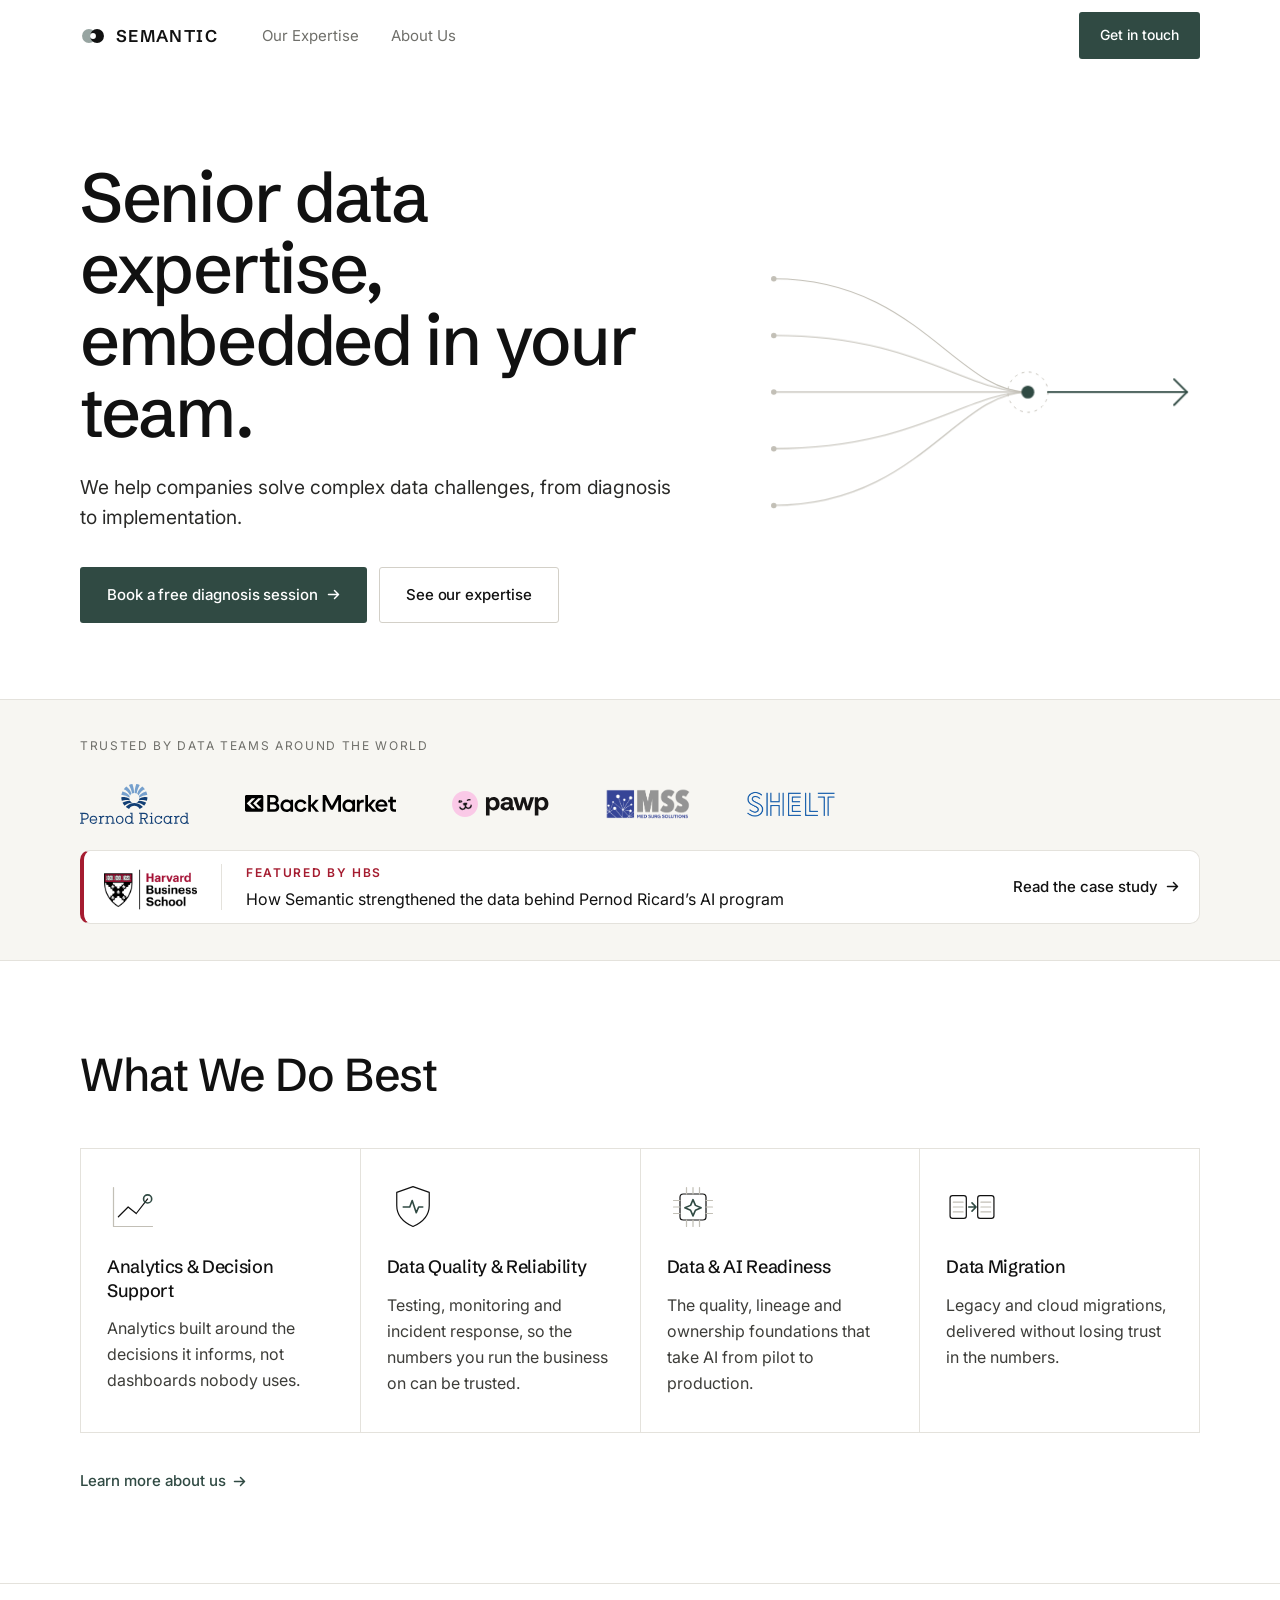
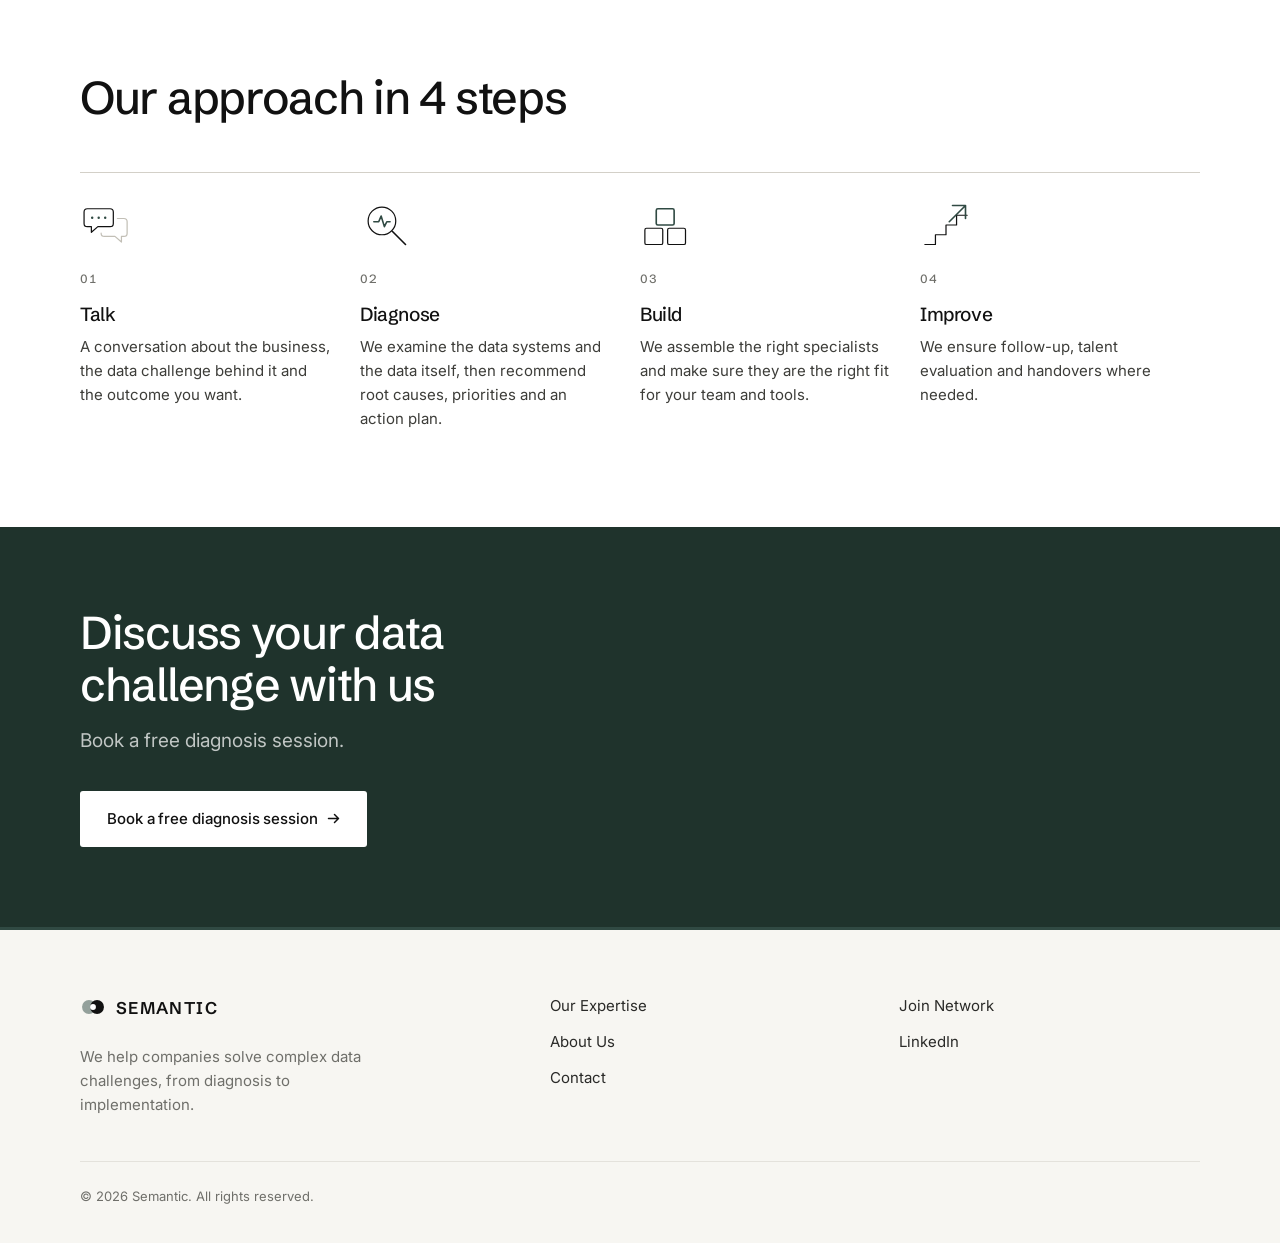
==== commit 30374a0c: "Make the home-page HBS banner more compact Co-Authored-By: Claude Sonnet 5.5 <noreply@anthropic.com>" ====
--- a/index.html
+++ b/index.html
@@ -30,7 +30,7 @@
   <link rel="preconnect" href="https://fonts.googleapis.com">
   <link rel="preconnect" href="https://fonts.gstatic.com" crossorigin>
   <link href="https://fonts.googleapis.com/css2?family=Schibsted+Grotesk:wght@400;500;600&family=Inter:wght@400;500;600&display=swap" rel="stylesheet">
-  <link rel="stylesheet" href="/style.css?v=5e6d8768">
+  <link rel="stylesheet" href="/style.css?v=270b0d1b">
   <script type="application/ld+json">
 {
   "@context": "https://schema.org",
--- a/style.css
+++ b/style.css
@@ -467,9 +467,9 @@
   display: flex;
   align-items: center;
   flex-wrap: wrap;
-  gap: 14px 28px;
-  margin-top: 32px;
-  padding: 20px 24px;
+  gap: 10px 24px;
+  margin-top: 24px;
+  padding: 12px 20px;
   border: 1px solid var(--line);
   border-left: 4px solid #A51C30;
   border-radius: 10px;
@@ -480,9 +480,9 @@
 }
 .feature-banner:hover { border-color: var(--ink); border-left-color: #A51C30; box-shadow: 0 2px 14px rgba(0,0,0,0.06); }
 .feature-banner-logo {
-  height: 64px;
+  height: 46px;
   width: auto;
-  padding-right: 28px;
+  padding-right: 24px;
   border-right: 1px solid var(--line);
   box-sizing: content-box;
 }
@@ -495,7 +495,7 @@
   font-weight: 600;
   color: #A51C30;
 }
-.feature-banner-text { font-size: 17px; line-height: 1.45; }
+.feature-banner-text { font-size: 16px; line-height: 1.45; }
 .feature-banner-cta {
   display: inline-flex;
   align-items: center;
@@ -504,7 +504,7 @@
   font-size: 15px;
 }
 @media (max-width: 640px) {
-  .feature-banner-logo { padding-right: 0; border-right: 0; height: 56px; }
+  .feature-banner-logo { padding-right: 0; border-right: 0; height: 40px; }
 }
 
 /* ── CAPABILITY LIST ─────────────────────────────────────────────────────── */
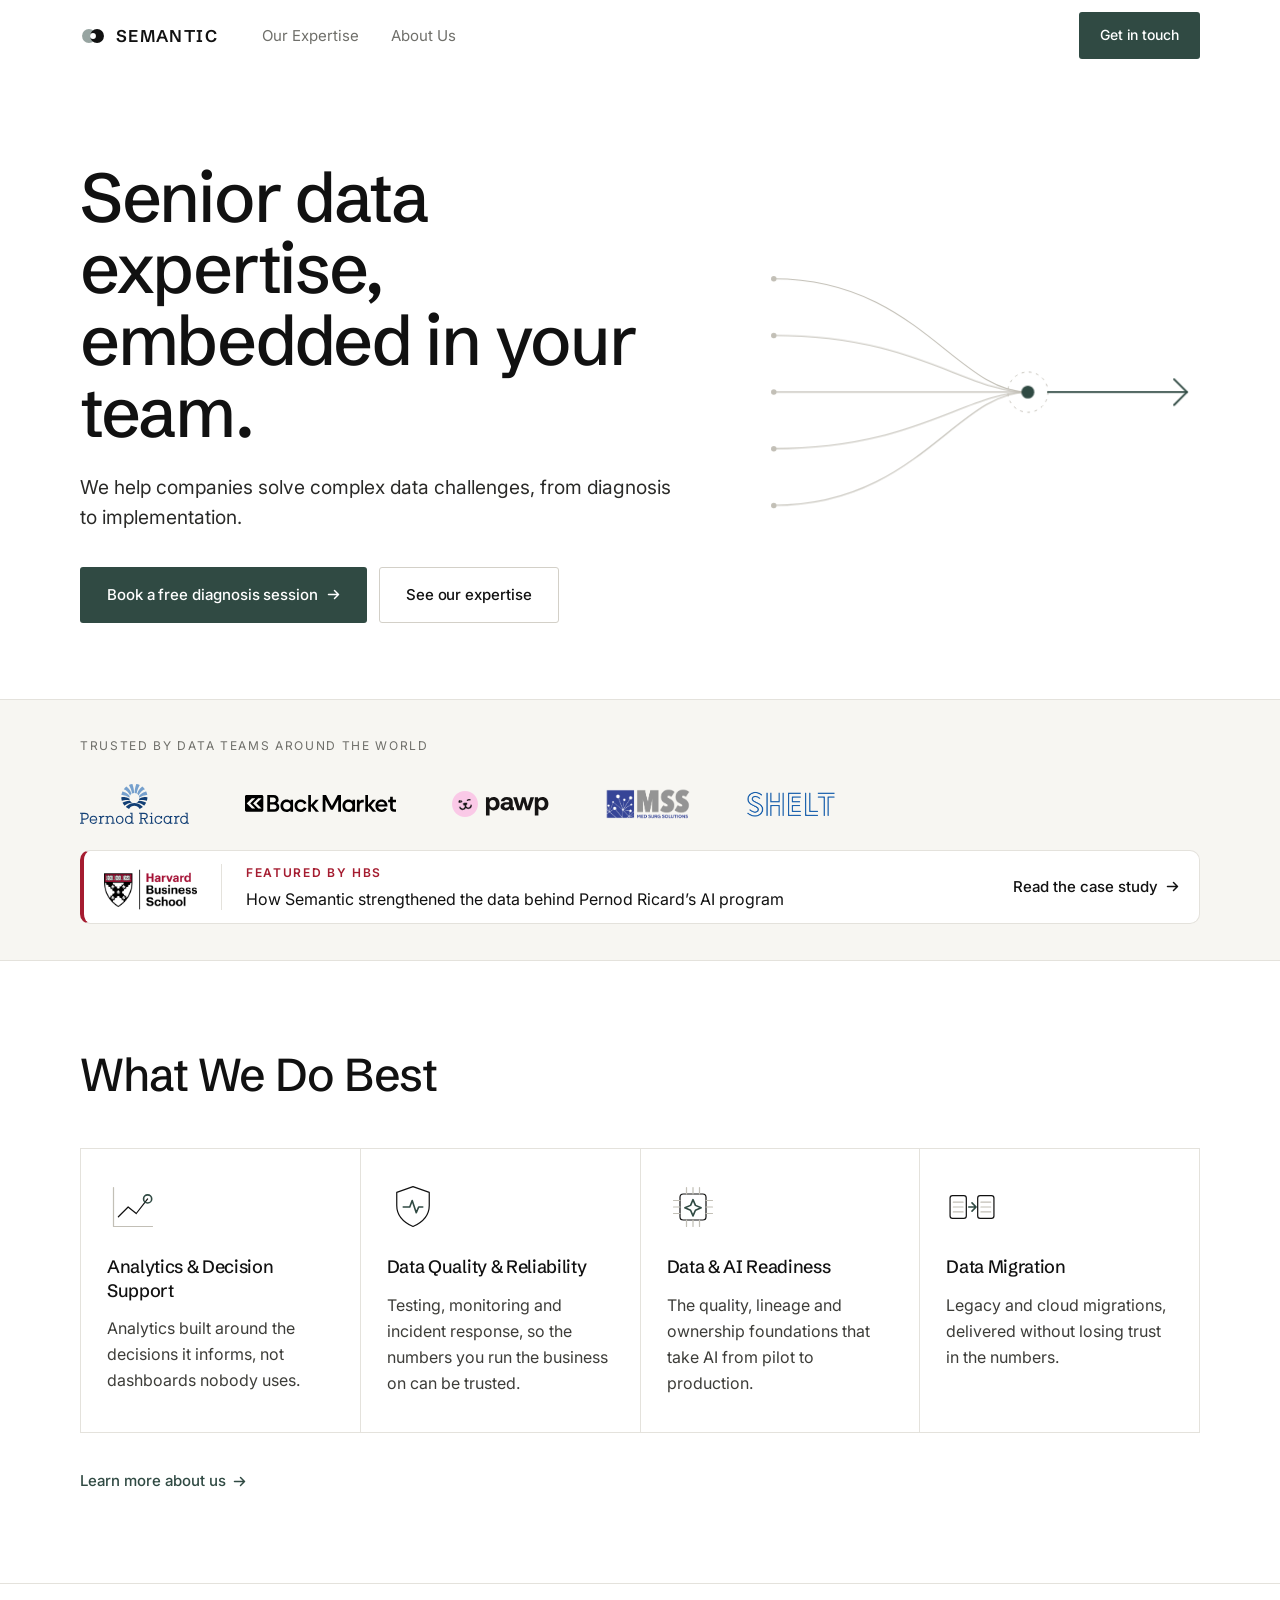
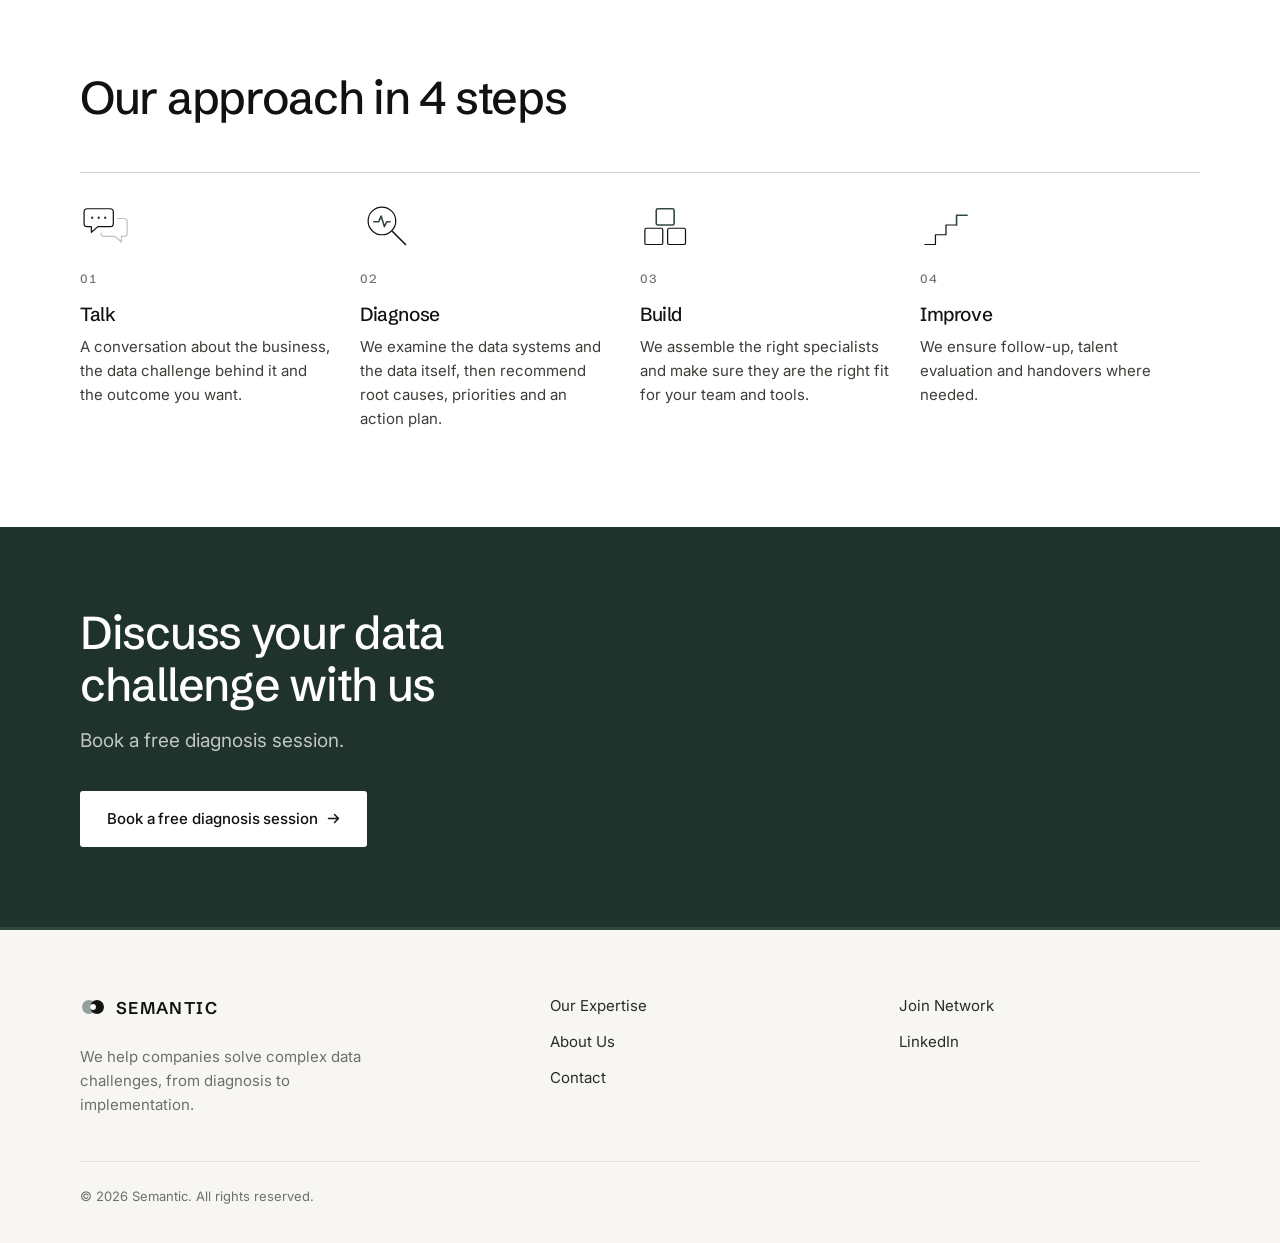
==== commit 85975324: "Improve step icon: remove the arrow, keep the rising steps Co-Authored-By: Claude Sonnet 5.5 <norepl" ====
--- a/index.html
+++ b/index.html
@@ -30,7 +30,7 @@
   <link rel="preconnect" href="https://fonts.googleapis.com">
   <link rel="preconnect" href="https://fonts.gstatic.com" crossorigin>
   <link href="https://fonts.googleapis.com/css2?family=Schibsted+Grotesk:wght@400;500;600&family=Inter:wght@400;500;600&display=swap" rel="stylesheet">
-  <link rel="stylesheet" href="/style.css?v=270b0d1b">
+  <link rel="stylesheet" href="/style.css?v=3d5f190c">
   <script type="application/ld+json">
 {
   "@context": "https://schema.org",
@@ -352,10 +352,10 @@
           <p class="body">We assemble the right specialists and make sure they are the right fit for your team and tools.</p>
         </div>
         <div class="step">
-          <svg class="icon-plate" viewBox="0 0 64 64" fill="none" role="img" aria-label="Rising steps with an upward arrow"
-     stroke-width="1.5" stroke-linecap="round" stroke-linejoin="round">
-  <path d="M6 56h13V44h13V32h13V20h13" stroke="#111111"/>
-  <path d="M40 8h16v16M56 8L36 28" stroke="#304A43" stroke-width="2"/></svg>
+          <svg class="icon-plate" viewBox="0 0 64 64" fill="none" role="img" aria-label="Rising steps"
+     stroke-width="1.5" stroke-linecap="round" stroke-linejoin="round">
+  <path d="M6 56h13V44h13V32h13" stroke="#111111"/>
+  <path d="M45 32V20h13" stroke="#304A43" stroke-width="2"/></svg>
           <div class="step-num">04</div>
           <h3>Improve</h3>
           <p class="body">We ensure follow-up, talent evaluation and handovers where needed.</p>
--- a/style.css
+++ b/style.css
@@ -460,6 +460,16 @@
 /* Long wordmarks look oversized at it. */
 .client-logo--wide { height: 17px; }
 
+/* Case study page: sections sit closer together than the site default, so the
+   page reads as one story rather than a stack of separate blocks. */
+.case .section, .case .section--tight { padding: 56px 0; }
+.case .section--flush { padding-top: 0; }
+.case .section-head { margin-bottom: 28px; }
+@media (max-width: 640px) {
+  .case .section, .case .section--tight { padding: 40px 0; }
+  .case .section--flush { padding-top: 0; }
+}
+
 /* Link to the Pernod Ricard case study, under the logos. Harvard crimson is
    used sparingly (tag, left rule) so the banner stands out from the
    logo row without fighting the site's green. */
@@ -486,7 +496,7 @@
   border-right: 1px solid var(--line);
   box-sizing: content-box;
 }
-.hbs-logo { display: block; height: 72px; width: auto; margin: 0 0 28px; }
+.hbs-logo { display: block; height: 72px; width: auto; margin: 0 0 20px; }
 .feature-banner-body { flex: 1 1 300px; display: flex; flex-direction: column; gap: 6px; }
 .feature-banner-tag {
   font-size: 12px;
@@ -575,6 +585,8 @@
 .section--mint .cell { background: var(--mint); }
 .cell h3 { margin-bottom: 14px; }
 .cell .body { font-size: 16px; }
+/* Text-only cards (no icon plate): a heading over its text, at every width. */
+.cell--stat h3 { font-size: 28px; line-height: 1.15; white-space: nowrap; }
 .cell-meta { display: block; margin-top: 10px; font-size: 14px; color: var(--muted); }
 .cell-meta::before { content: 'Typical tools: '; }
 
@@ -1214,6 +1226,10 @@
   }
   .grid .cell .icon-plate { width: 40px; height: 40px; margin: 0; grid-row: 1 / span 2; }
   .grid .cell h3 { margin-bottom: 6px; }
+  .grid .cell--text { display: block; }
+  .grid .cell--text h3 { margin-bottom: 10px; }
+  .section--compact { padding-bottom: 48px; }
+  .hbs-logo { height: 56px; margin: 0 0 16px; }
   .cell { padding: 32px 24px; }
   .steps { grid-template-columns: 1fr; }
   .step { padding: 26px 0 30px; }
